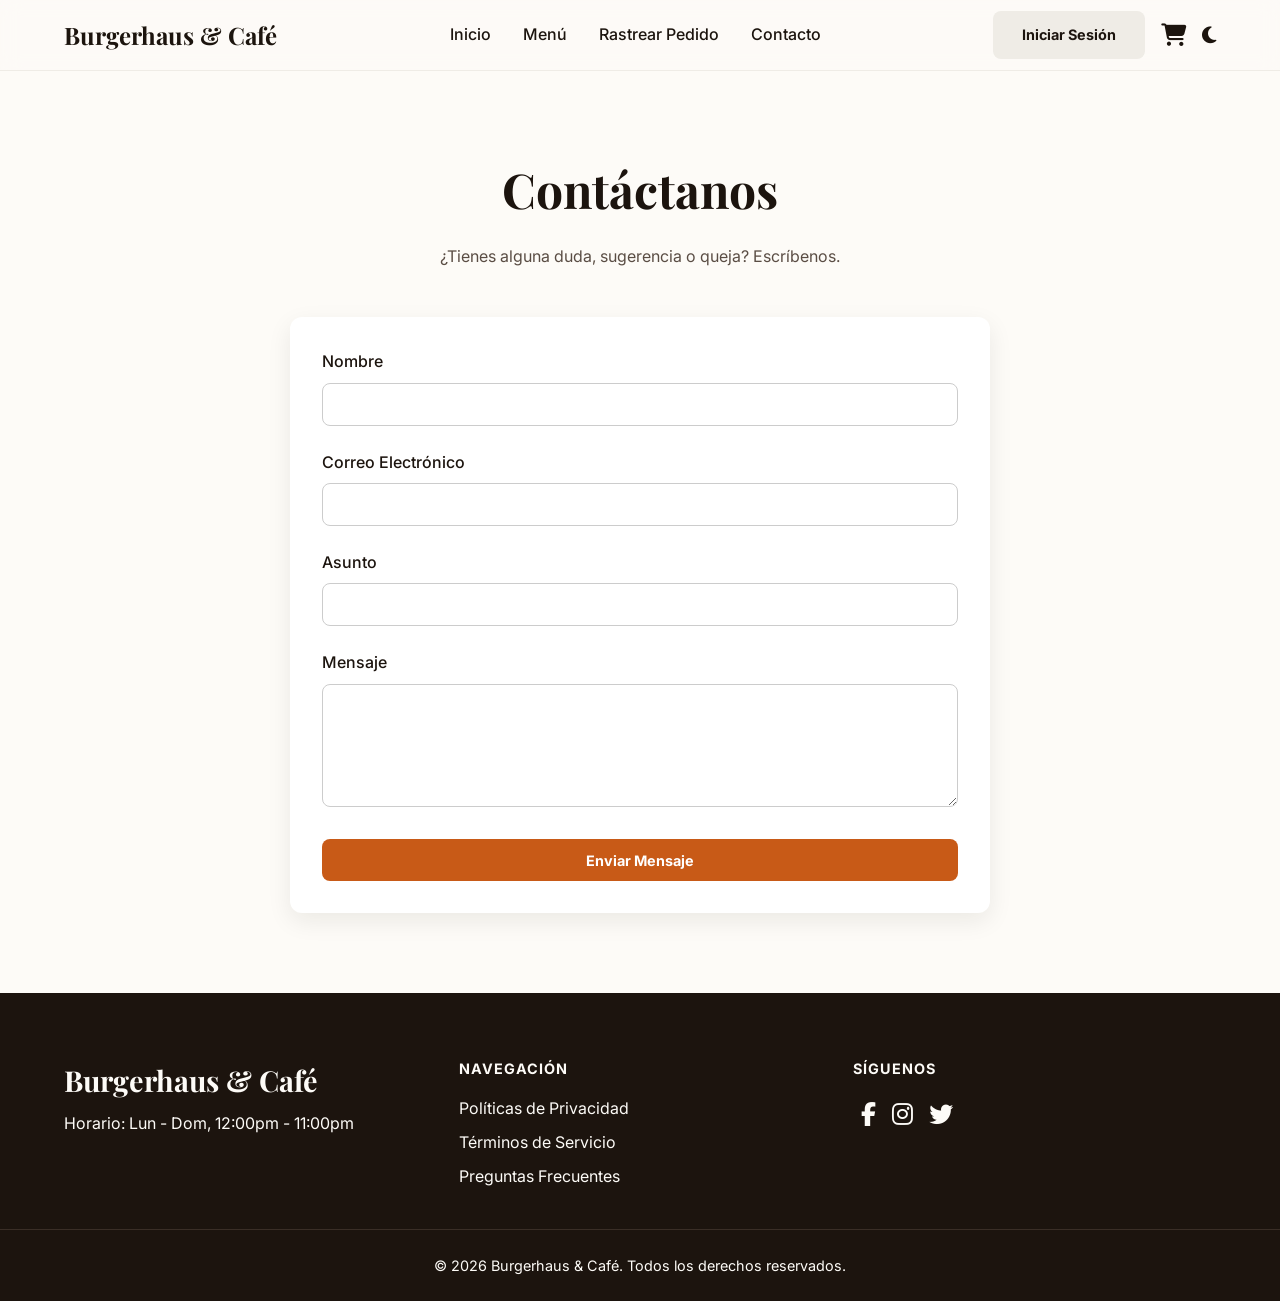
==== Contacto/contacto.html @ be92d029 "Add files via upload" ====
<!DOCTYPE html>
<html lang="es">
<head>
    <meta charset="UTF-8">
    <meta name="viewport" content="width=device-width, initial-scale=1.0">
    <title>Contacto - Burgerhaus & Café</title>

    <!-- Google Fonts & Font Awesome -->
    <link rel="preconnect" href="https://fonts.googleapis.com">
    <link rel="preconnect" href="https://fonts.gstatic.com" crossorigin>
    <link href="https://fonts.googleapis.com/css2?family=Inter:wght@400;500;700&family=Playfair+Display:wght@700&display=swap" rel="stylesheet">
    <link rel="stylesheet" href="https://cdnjs.cloudflare.com/ajax/libs/font-awesome/6.5.1/css/all.min.css" integrity="sha512-DTOQO9RWCH3ppGqcWaEA1BIZOC6xxalwEsw9c2QQeAIftl+Vegovlnee1c9QX4TctnWMn13TZye+giMm8e2LwA==" crossorigin="anonymous" referrerpolicy="no-referrer" />

    <!-- Custom CSS & JS (Paths adjusted) -->
    <link rel="stylesheet" href="../styles.css">
    <link rel="stylesheet" href="contacto.css">
    <script src="../app.js" defer></script>
    <script src="contacto.js" defer></script>
</head>
<body>

    <!-- ==================== HEADER ==================== -->
    <header class="header">
        <div class="container header__container">
            <a href="../index.html" class="header__logo">Burgerhaus & Café</a>
            <nav class="nav">
                <ul class="nav__list">
                    <li><a href="../index.html#home" class="nav__link">Inicio</a></li>
                    <li><a href="../index.html#menu" class="nav__link">Menú</a></li>
                    <li><a href="../Rastreo de pedido/rastreo.html" class="nav__link">Rastrear Pedido</a></li>
                    <li><a href="contacto.html" class="nav__link">Contacto</a></li>
                </ul>
            </nav>
            <div class="header__actions">
                <div class="header__user" id="user-area"><a href="../Usuario/login.html" class="btn btn--secondary">Iniciar Sesión</a></div>
                <div class="header__cart" id="cart-icon"><i class="fa-solid fa-cart-shopping"></i><span class="cart__badge" id="cart-badge">0</span></div>
                <button class="theme-toggle" id="theme-toggle-btn" aria-label="Cambiar tema"><i class="fa-solid fa-moon"></i></button>
                <button class="hamburger" id="hamburger-btn" aria-label="Abrir menú de navegación"><span></span><span></span><span></span></button> 
            </div>
        </div>
    </header>

    <main>
        <!-- ==================== CONTACT SECTION ==================== -->
        <section id="contact" class="contact-section">
            <div class="container">
                <h2 class="section__title">Contáctanos</h2>
                <p class="section__subtitle">¿Tienes alguna duda, sugerencia o queja? Escríbenos.</p>
                <div class="contact-form-container">
                    <form id="contact-form" class="contact-form">
                        <div class="form__group">
                            <label for="contact-name">Nombre</label>
                            <input type="text" id="contact-name" required>
                        </div>
                        <div class="form__group">
                            <label for="contact-email">Correo Electrónico</label>
                            <input type="email" id="contact-email" required>
                        </div>
                        <div class="form__group">
                            <label for="contact-subject">Asunto</label>
                            <input type="text" id="contact-subject" required>
                        </div>
                        <div class="form__group">
                            <label for="contact-message">Mensaje</label>
                            <textarea id="contact-message" rows="6" required></textarea>
                        </div>
                        <button type="submit" class="btn btn--primary btn--full">Enviar Mensaje</button>
                    </form>
                </div>
            </div>
        </section>
    </main>

    <!-- ==================== FOOTER ==================== -->
    <footer id="footer" class="footer">
        <div class="container footer__container">
            <div class="footer__brand"><h3 class="footer__logo">Burgerhaus & Café</h3><p>Horario: Lun - Dom, 12:00pm - 11:00pm</p></div>
            <div class="footer__links"><h4>Navegación</h4><ul><li><a href="#">Políticas de Privacidad</a></li><li><a href="#">Términos de Servicio</a></li><li><a href="#">Preguntas Frecuentes</a></li></ul></div>
            <div class="footer__social"><h4>Síguenos</h4><a href="#" aria-label="Facebook"><i class="fab fa-facebook-f"></i></a><a href="#" aria-label="Instagram"><i class="fab fa-instagram"></i></a><a href="#" aria-label="Twitter"><i class="fab fa-twitter"></i></a></div>
        </div>
        <div class="footer__bottom"><p>&copy; 2026 Burgerhaus & Café. Todos los derechos reservados.</p></div>
    </footer>

    <!-- Modals and Drawers (Auth modal removed) -->
    <aside class="cart-drawer" id="cart-drawer"><div class="cart-drawer__header"><h3>Tu Pedido</h3><button class="cart-drawer__close" aria-label="Cerrar carrito">&times;</button></div><div class="cart-drawer__body" id="cart-items-container"><p class="cart__empty-msg">Tu carrito está vacío.</p></div><div class="cart-drawer__footer"><div class="cart__summary"><div class="summary__row"><span>Subtotal</span><span id="cart-subtotal">Bs. 0.00</span></div><div class="summary__row"><span>Impuestos (10%)</span><span id="cart-tax">Bs. 0.00</span></div><div class="summary__row"><span>Envío</span><span id="cart-shipping">Bs. 15.00</span></div><div class="summary__row total"><span>Total</span><span id="cart-total">Bs. 15.00</span></div></div><button class="btn btn--primary btn--full" id="checkout-btn">Proceder al Pago</button></div></aside>
    <dialog class="modal" id="checkout-modal"><div class="modal__content"><button class="modal__close" aria-label="Cerrar modal">&times;</button><h3 class="modal__title">Finalizar Compra</h3><form id="checkout-form"><div class="form__group"><label for="address">Dirección de Entrega</label><input type="text" id="address" required></div><div class="form__group"><label>Método de Entrega</label><div class="radio-group"><label><input type="radio" name="deliveryMethod" value="delivery" checked> Delivery</label><label><input type="radio" name="deliveryMethod" value="pickup"> Retiro en local</label></div></div><div class="form__group"><label>Método de Pago</label><select id="payment-method"><option value="card">Tarjeta de Crédito/Débito</option><option value="cash">Efectivo</option></select></div><button type="submit" class="btn btn--primary btn--full">Confirmar Pedido</button></form></div></dialog>
    <div id="toast" class="toast"></div>

</body>
</html>
---- styles.css ----
/* ==================== VARIABLES & GLOBAL RESETS ==================== */
:root {
    /* Colors */
    --primary-color: #C85A17;
    --primary-hover: #D35400;
    --bg-color: #FDFBF7;
    --surface-color: #FFFFFF;
    --surface-alt-color: #EFECE6;
    --text-dark-color: #1C140E;
    --text-light-color: #5a4d44;

    /* Typography */
    --font-serif: 'Playfair Display', serif;
    --font-sans: 'Inter', sans-serif;

    /* UI Elements */
    --border-radius: 12px;
    --shadow-soft: 0 8px 24px rgba(28, 20, 14, 0.08);
    --transition-smooth: 0.3s cubic-bezier(0.25, 0.8, 0.25, 1);
    --header-height: 70px;
}

body.dark-mode {
    --bg-color: #1C140E;
    --surface-color: #2B1E16;
    --surface-alt-color: #3a2e26;
    --text-dark-color: #FDFBF7;
    --text-light-color: #a39b93;
    --shadow-soft: 0 8px 24px rgba(0, 0, 0, 0.3);
}

*, *::before, *::after {
    margin: 0;
    padding: 0;
    box-sizing: border-box;
}

html {
    scroll-behavior: smooth;
}

body {
    background-color: var(--bg-color);
    color: var(--text-dark-color);
    font-family: var(--font-sans);
    line-height: 1.6;
}

.container {
    max-width: 1200px;
    margin: 0 auto;
    padding: 0 1.5rem;
}

h1, h2, h3, h4 {
    font-family: var(--font-serif);
    font-weight: 700;
}

a { text-decoration: none; color: inherit; }
ul { list-style: none; }
button { font-family: inherit; cursor: pointer; border: none; background: none; }
img { max-width: 100%; display: block; }

.section__title {
    font-size: 2.5rem;
    text-align: center;
    margin-bottom: 3rem;
    color: var(--text-dark-color);
}

/* ==================== BUTTONS ==================== */
.btn {
    display: inline-block;
    padding: 0.8rem 1.8rem;
    border-radius: 8px;
    font-weight: 700;
    font-size: 0.9rem;
    text-align: center;
    transition: var(--transition-smooth);
}
.btn--primary {
    background-color: var(--primary-color);
    color: var(--surface-color);
}
.btn--primary:hover {
    background-color: var(--primary-hover);
    transform: translateY(-3px);
    box-shadow: 0 4px 12px rgba(200, 90, 23, 0.3);
}
.btn--secondary {
    background-color: var(--surface-alt-color);
    color: var(--text-dark-color);
}
.btn--secondary:hover {
    background-color: #e0dcd3;
}
.btn--outline {
    background-color: transparent;
    color: var(--surface-color);
    border: 2px solid var(--surface-color);
}
.btn--outline:hover {
    background-color: var(--surface-color);
    color: var(--text-dark-color);
}
.btn--full {
    width: 100%;
}

/* ==================== HEADER ==================== */
.header {
    position: sticky;
    top: 0;
    width: 100%;
    background-color: rgba(253, 251, 247, 0.8);
    backdrop-filter: blur(10px);
    -webkit-backdrop-filter: blur(10px);
    z-index: 1000;
    border-bottom: 1px solid var(--surface-alt-color);
}
.header__container {
    display: flex;
    justify-content: space-between;
    align-items: center;
    height: var(--header-height);
}
.header__logo {
    font-family: var(--font-serif);
    font-size: 1.5rem;
    font-weight: 700;
}
.header__actions {
    display: flex;
    align-items: center;
    gap: 1rem;
}
.theme-toggle {
    font-size: 1.2rem;
    color: var(--text-dark-color);
    background: none;
}
.header__user { font-size: 0.9rem; }
.header__cart {
    position: relative;
    font-size: 1.4rem;
    cursor: pointer;
}
.cart__badge {
    position: absolute;
    top: -5px;
    right: -8px;
    background-color: var(--primary-color);
    color: white;
    width: 20px;
    height: 20px;
    border-radius: 50%;
    font-size: 0.7rem;
    font-weight: 700;
    display: flex;
    justify-content: center;
    align-items: center;
}

/* Hamburger Menu */
.hamburger {
    display: flex;
    flex-direction: column;
    justify-content: space-around;
    width: 24px;
    height: 24px;
    z-index: 1001;
}
.hamburger span {
    width: 24px;
    height: 2px;
    background-color: var(--text-dark-color);
    border-radius: 2px;
    transition: all 0.3s ease-in-out;
}
.hamburger.active span:nth-child(1) {
    transform: translateY(8px) rotate(45deg);
}
.hamburger.active span:nth-child(2) {
    opacity: 0;
}
.hamburger.active span:nth-child(3) {
    transform: translateY(-8px) rotate(-45deg);
}

/* Mobile Navigation */
.nav {
    position: fixed;
    top: var(--header-height);
    left: -100%;
    width: 80%;
    max-width: 300px;
    height: calc(100vh - var(--header-height));
    background-color: var(--bg-color);
    box-shadow: var(--shadow-soft);
    transition: var(--transition-smooth);
    padding-top: 2rem;
}
body.dark-mode .header {
    background-color: rgba(28, 20, 14, 0.8);
    border-bottom-color: var(--surface-alt-color);
}
.nav.active {
    left: 0;
}
.nav__list {
    display: flex;
    flex-direction: column;
    gap: 1rem;
    padding: 0 2rem;
}
.nav__link {
    font-size: 1.2rem;
    font-weight: 500;
    padding: 0.5rem 0;
    display: block;
}

body.dark-mode .nav__link {
    display: block;
}

/* ==================== HERO SECTION ==================== */
.hero {
    position: relative;
    height: 80vh;
    display: flex;
    align-items: center;
    text-align: center;
    color: white;
    background: url('https://images.unsplash.com/photo-1568901346375-23c9450c58cd?q=80&w=1200') no-repeat center center/cover;
}
.hero__overlay {
    position: absolute;
    top: 0; left: 0; width: 100%; height: 100%;
    background-color: rgba(28, 20, 14, 0.6);
}
.hero__container {
    position: relative;
    z-index: 2;
}
.hero__title {
    font-size: 3rem;
    margin-bottom: 1rem;
}

.hero__subtitle {
    font-size: 1.2rem;
    margin-bottom: 2rem;
    max-width: 600px;
    margin-left: auto;
    margin-right: auto;
}
.hero__cta {
    display: flex;
    justify-content: center;
    gap: 1rem;
}

/* ==================== MENU SECTION ==================== */
.menu-section { padding: 5rem 0; }
.menu__filters {
    display: flex;
    flex-wrap: wrap;
    justify-content: center;
    gap: 0.5rem;
    margin-bottom: 3rem;
}
.filter__btn {
    padding: 0.6rem 1.2rem;
    border-radius: 20px;
    font-weight: 500;
    background-color: var(--surface-alt-color);
    transition: var(--transition-smooth);
}
.filter__btn.active, .filter__btn:hover {
    background-color: var(--primary-color);
    color: white;
}
.menu__grid {
    display: grid;
    grid-template-columns: repeat(auto-fit, minmax(280px, 1fr));
    gap: 2rem;
}
.product__card {
    background-color: var(--surface-color);
    border-radius: var(--border-radius);
    box-shadow: var(--shadow-soft);
    overflow: hidden;
    display: flex;
    flex-direction: column;
    transition: var(--transition-smooth);
}
.product__card:hover {
    transform: translateY(-5px);
}
/* Animation for product cards */
.product__card.is-visible {
    opacity: 1;
    transform: translateY(0);
}
.product__image {
    height: 220px;
    width: 100%;
    object-fit: cover;
}
.product__info {
    padding: 1.2rem 1.5rem;
    flex-grow: 1;
    display: flex;
    flex-direction: column;
}
.product__name {
    font-size: 1.4rem;
    margin-bottom: 0.25rem;
}
.product__desc {
    font-size: 0.9rem;
    color: var(--text-light-color);
    margin-bottom: 1.2rem;
    flex-grow: 1;
}
.product__footer {
    display: flex;
    justify-content: center;
    align-items: center;
    gap: 0.75rem;
    padding: 0 1.5rem 1.5rem;
}
.product__price {
    font-size: 1.3rem;
    font-weight: 700;
    color: var(--primary-color);
    margin-bottom: 0.75rem;
}

/* General animation for sections */
section.animate-on-scroll {
    opacity: 0;
    transform: translateY(20px);
    transition: opacity 0.6s ease-out, transform 0.6s ease-out;
}

section.animate-on-scroll.is-visible {
    opacity: 1;
    transform: translateY(0);
}

/* ==================== TRACK ORDER SECTION ==================== */
.track-section {
    padding: 5rem 0;
    background-color: var(--surface-alt-color);
}
.track__container {
    max-width: 800px;
    margin: 0 auto;
    background: var(--surface-color);
    padding: 2rem;
    border-radius: var(--border-radius);
    box-shadow: var(--shadow-soft);
}
.track__input {
    display: flex;
    gap: 1rem;
    margin-bottom: 2rem;
}
.track__input input {
    flex-grow: 1;
    padding: 0.8rem;
    border: 1px solid #ccc;
    border-radius: 8px;
}
.track__status p {
    text-align: center;
    margin-bottom: 2rem;
    font-size: 1.1rem;
}
.stepper {
    display: flex;
    justify-content: space-between;
    position: relative;
}
.stepper::before {
    content: '';
    position: absolute;
    top: 15px;
    left: 0;
    right: 0;
    height: 2px;
    background-color: #ddd;
    z-index: 0;
}
.stepper__progress {
    position: absolute;
    top: 15px;
    left: 0;
    height: 2px;
    background-color: var(--primary-color);
    width: 0;
    transition: width 0.5s ease-in-out;
    z-index: 1;
}
.step {
    display: flex;
    flex-direction: column;
    align-items: center;
    text-align: center;
    position: relative;
    z-index: 2;
    width: 80px;
}
.step__circle {
    width: 30px;
    height: 30px;
    border-radius: 50%;
    background-color: #ddd;
    color: white;
    display: flex;
    justify-content: center;
    align-items: center;
    font-weight: 700;
    margin-bottom: 0.5rem;
    transition: background-color 0.3s;
}
.step span {
    font-size: 0.8rem;
    color: var(--text-light-color);
}
.step.completed .step__circle {
    background-color: var(--primary-color);
}
.step.completed span {
    color: var(--text-dark-color);
    font-weight: 500;
}

/* ==================== FOOTER ==================== */
.footer {
    background-color: #1C140E;
    color: var(--bg-color);
    padding-top: 4rem;
}
.footer__container {
    display: grid;
    gap: 2rem;
    grid-template-columns: 1fr;
    text-align: center;
}
.footer__logo {
    font-family: var(--font-serif);
    font-size: 1.8rem;
    margin-bottom: 0.5rem;
}
.footer__links h4, .footer__social h4 {
    margin-bottom: 1rem;
    font-family: var(--font-sans);
    font-weight: 700;
    text-transform: uppercase;
    letter-spacing: 1px;
    font-size: 0.9rem;
}
.footer__links ul li {
    margin-bottom: 0.5rem;
}
.footer__links a:hover {
    color: var(--primary-color);
}
.footer__social a {
    font-size: 1.5rem;
    margin: 0 0.5rem;
}
.footer__social a:hover {
    color: var(--primary-color);
}
.footer__bottom {
    text-align: center;
    padding: 1.5rem 0;
    margin-top: 2rem;
    border-top: 1px solid #3a2e26;
    font-size: 0.9rem;
}
body.dark-mode .footer {
    color: var(--text-dark-color);
}

/* ==================== MODALS & DRAWERS ==================== */
.modal, .cart-drawer {
    visibility: hidden;
    opacity: 0;
    transition: visibility 0s 0.3s, opacity 0.3s;
}
.modal::backdrop {
    background-color: rgba(0, 0, 0, 0.5);
    opacity: 0;
    transition: opacity 0.3s;
}
.modal[open] {
    visibility: visible;
    opacity: 1;
    transition-delay: 0s;
}
.modal[open]::backdrop {
    opacity: 1;
}
.modal {
    border: none;
    border-radius: var(--border-radius);
    box-shadow: var(--shadow-soft);
    padding: 0;
    max-width: 500px;
    width: 90%;
}
.modal__content {
    padding: 2rem;
    position: relative;
}
.modal__close {
    position: absolute;
    top: 1rem;
    right: 1rem;
    font-size: 1.8rem;
    color: var(--text-light-color);
}
.modal__title {
    text-align: center;
    margin-bottom: 2rem;
}

/* Auth Modal */
.auth__tabs {
    display: flex;
    margin-bottom: 2rem;
    border-bottom: 1px solid var(--surface-alt-color);
}
.auth__tab-btn {
    flex: 1;
    padding: 1rem;
    font-size: 1.1rem;
    font-weight: 500;
    border-bottom: 3px solid transparent;
}
.auth__tab-btn.active {
    border-color: var(--primary-color);
    color: var(--primary-color);
}
.auth__form { display: none; }
.auth__form.active { display: block; }
.form__group { margin-bottom: 1.5rem; }
.form__group label {
    display: block;
    margin-bottom: 0.5rem;
    font-weight: 500;
}
.form__group input, .form__group select {
    width: 100%;
    padding: 0.8rem;
    border: 1px solid #ccc;
    border-radius: 8px;
}
.form__feedback {
    text-align: center;
    margin-top: 1rem;
    font-weight: 500;
}
.form__feedback.success { color: #28a745; }
.form__feedback.error { color: #dc3545; }

/* Cart Drawer */
.cart-drawer {
    position: fixed;
    top: 0;
    right: -100%;
    width: 100%;
    max-width: 400px;
    height: 100vh;
    background-color: var(--surface-color);
    box-shadow: var(--shadow-soft);
    z-index: 1010;
    display: flex;
    flex-direction: column;
    transition: right 0.4s cubic-bezier(0.25, 0.8, 0.25, 1), visibility 0s 0.4s, opacity 0.4s;
}
.cart-drawer.active {
    right: 0;
    visibility: visible;
    opacity: 1;
    transition-delay: 0s;
}
.cart-drawer__header {
    display: flex;
    justify-content: space-between;
    align-items: center;
    padding: 1rem 1.5rem;
    border-bottom: 1px solid var(--surface-alt-color);
}
.cart-drawer__header h3 { font-size: 1.5rem; }
body.dark-mode .radio-group label {
    color: var(--text-dark-color);
}
.cart-drawer__close { font-size: 2rem; }
.cart-drawer__body {
    flex-grow: 1;
    overflow-y: auto;
    padding: 1.5rem;
}
.cart__item {
    display: flex;
    gap: 1rem;
    margin-bottom: 1.5rem;
}
.cart__item-img {
    width: 80px;
    height: 80px;
    object-fit: cover;
    border-radius: 8px;
}
.cart__item-info {
    flex-grow: 1;
}
.cart__item-name {
    font-family: var(--font-serif);
    font-size: 1.1rem;
}
.cart__item-price {
    color: var(--primary-color);
    font-weight: 700;
}
.cart__item-actions {
    display: flex;
    align-items: center;
    gap: 0.5rem;
    margin-top: 0.5rem;
}
.quantity-btn {
    width: 25px;
    height: 25px;
    border: 1px solid #ccc;
    border-radius: 50%;
}
.remove-item-btn {
    margin-left: auto;
    color: var(--text-light-color);
    font-size: 1.2rem;
}
.cart__empty-msg {
    text-align: center;
    color: var(--text-light-color);
    padding-top: 4rem;
}
.cart-drawer__footer {
    padding: 1.5rem;
    border-top: 1px solid var(--surface-alt-color);
}
.cart__summary .summary__row {
    display: flex;
    justify-content: space-between;
    margin-bottom: 0.5rem;
}
.cart__summary .summary__row.total {
    font-weight: 700;
    font-size: 1.2rem;
    margin-top: 1rem;
}
#checkout-btn { margin-top: 1.5rem; }

/* Toast Notification */
.toast {
    position: fixed;
    bottom: 20px;
    left: 50%;
    transform: translateX(-50%);
    background-color: var(--text-dark-color);
    color: white;
    padding: 1rem 2rem;
    border-radius: 8px;
    z-index: 2000;
    opacity: 0;
    visibility: hidden;
    transition: opacity 0.3s, visibility 0.3s, bottom 0.3s;
}
.toast.show {
    bottom: 30px;
    opacity: 1;
    visibility: visible;
}
body.dark-mode .toast {
    background-color: var(--surface-color);
    color: var(--text-dark-color);
}

/* ==================== MEDIA QUERIES ==================== */
@media (min-width: 769px) {
    .hamburger { display: none; }
    .nav {
        position: static;
        width: auto;
        height: auto;
        max-width: none;
        background: none;
        box-shadow: none;
        left: 0;
        padding: 0;
    }
    .nav.active { left: 0; }
    .nav__list {
        flex-direction: row;
        gap: 2rem;
        padding: 0;
    }
    .nav__link { font-size: 1rem; padding: 0; }
    .hero__title { font-size: 4rem; }
    .footer__container {
        grid-template-columns: repeat(3, 1fr);
        text-align: left;
    }
}

@media (min-width: 1024px) {
    .section__title { font-size: 3rem; }
    .hero__title { font-size: 5rem; }
}
---- Contacto/contacto.css ----
/* Estilos para la página de contacto */
.contact-section {
    padding: 5rem 0;
    min-height: calc(100vh - var(--header-height) - 250px);
}

.section__subtitle {
    text-align: center;
    max-width: 600px;
    margin: -2rem auto 3rem auto;
    color: var(--text-light-color);
}

.contact-form-container {
    max-width: 700px;
    margin: 0 auto;
    padding: 2rem;
    background-color: var(--surface-color);
    border-radius: var(--border-radius);
    box-shadow: var(--shadow-soft);
}

textarea {
    width: 100%;
    padding: 0.8rem;
    border: 1px solid #ccc;
    border-radius: 8px;
    font-family: var(--font-sans);
    resize: vertical;
}

body.dark-mode textarea {
    background-color: var(--surface-alt-color);
    border-color: #444;
    color: var(--text-dark-color);
}
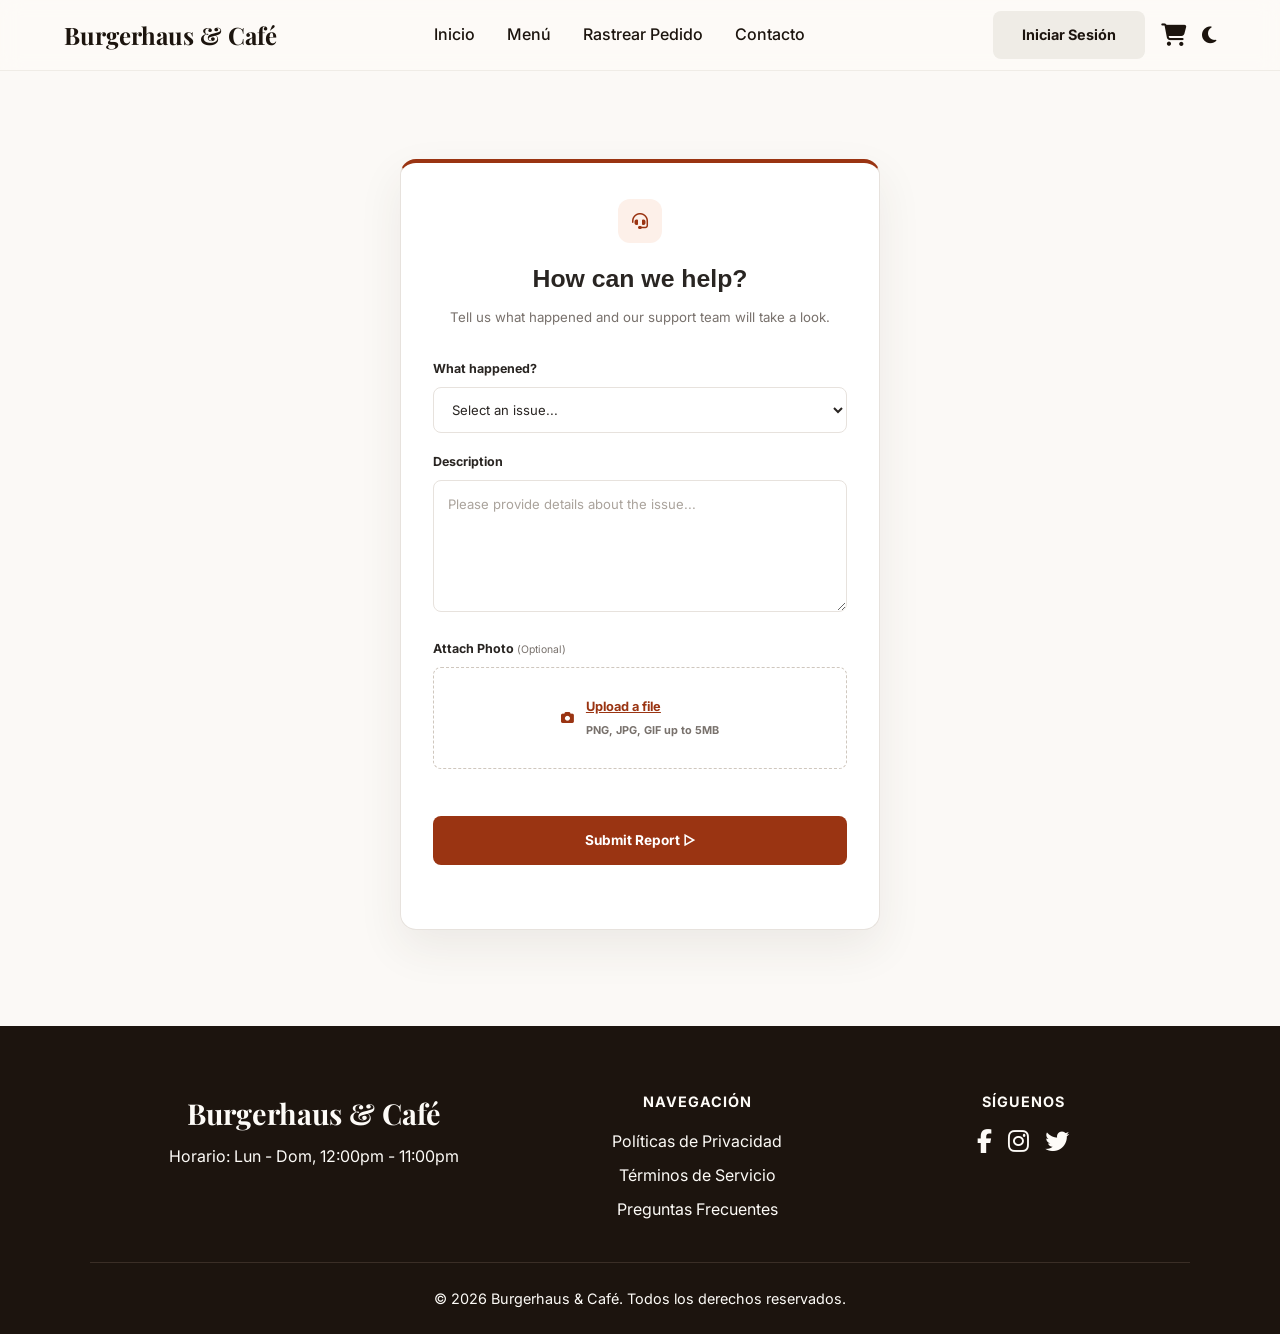
==== commit 05d1d371: "feat: correcciones de diseño móvil, navbar, footer, rastreo y detalle de producto" ====
--- a/Contacto/contacto.html
+++ b/Contacto/contacto.html
@@ -3,7 +3,7 @@
 <head>
     <meta charset="UTF-8">
     <meta name="viewport" content="width=device-width, initial-scale=1.0">
-    <title>Contacto - Burgerhaus & Café</title>
+    <title>Soporte - Burgerhaus & Café</title>
 
     <!-- Google Fonts & Font Awesome -->
     <link rel="preconnect" href="https://fonts.googleapis.com">
@@ -29,6 +29,7 @@
                     <li><a href="../index.html#menu" class="nav__link">Menú</a></li>
                     <li><a href="../Rastreo de pedido/rastreo.html" class="nav__link">Rastrear Pedido</a></li>
                     <li><a href="contacto.html" class="nav__link">Contacto</a></li>
+                    <li><a href="../Usuario/login.html" class="nav__link nav__login">Iniciar Sesión</a></li>
                 </ul>
             </nav>
             <div class="header__actions">
@@ -41,32 +42,40 @@
     </header>
 
     <main>
-        <!-- ==================== CONTACT SECTION ==================== -->
         <section id="contact" class="contact-section">
-            <div class="container">
-                <h2 class="section__title">Contáctanos</h2>
-                <p class="section__subtitle">¿Tienes alguna duda, sugerencia o queja? Escríbenos.</p>
-                <div class="contact-form-container">
-                    <form id="contact-form" class="contact-form">
-                        <div class="form__group">
-                            <label for="contact-name">Nombre</label>
-                            <input type="text" id="contact-name" required>
-                        </div>
-                        <div class="form__group">
-                            <label for="contact-email">Correo Electrónico</label>
-                            <input type="email" id="contact-email" required>
-                        </div>
-                        <div class="form__group">
-                            <label for="contact-subject">Asunto</label>
-                            <input type="text" id="contact-subject" required>
-                        </div>
-                        <div class="form__group">
-                            <label for="contact-message">Mensaje</label>
-                            <textarea id="contact-message" rows="6" required></textarea>
-                        </div>
-                        <button type="submit" class="btn btn--primary btn--full">Enviar Mensaje</button>
-                    </form>
+            <div class="support-card">
+                <div class="support-card__header">
+                    <div class="support-icon" aria-hidden="true"><i class="fa-solid fa-headset"></i></div>
+                    <h1>How can we help?</h1>
+                    <p>Tell us what happened and our support team will take a look.</p>
                 </div>
+                <form id="contact-form" class="support-form">
+                    <div class="support-field">
+                        <label for="contact-issue">What happened?</label>
+                        <select id="contact-issue" name="issue" required>
+                            <option value="" selected disabled>Select an issue...</option>
+                            <option value="order">Something went wrong with my order</option>
+                            <option value="delivery">My delivery is late</option>
+                            <option value="payment">I have a payment question</option>
+                            <option value="other">Something else</option>
+                        </select>
+                    </div>
+                    <div class="support-field">
+                        <label for="contact-message">Description</label>
+                        <textarea id="contact-message" name="description" rows="5" placeholder="Please provide details about the issue..." required></textarea>
+                    </div>
+                    <div class="support-field">
+                        <span class="support-label">Attach Photo <small>(Optional)</small></span>
+                        <label class="upload-box" for="contact-photo">
+                            <i class="fa-solid fa-camera" aria-hidden="true"></i>
+                            <span><strong>Upload a file</strong><small>PNG, JPG, GIF up to 5MB</small></span>
+                            <input type="file" id="contact-photo" name="photo" accept="image/png,image/jpeg,image/gif">
+                        </label>
+                        <span class="file-name" id="file-name" aria-live="polite"></span>
+                    </div>
+                    <button type="submit" class="support-submit">Submit Report <span aria-hidden="true">▷</span></button>
+                    <p class="report-feedback" id="report-feedback" role="status" aria-live="polite"></p>
+                </form>
             </div>
         </section>
     </main>
@@ -75,8 +84,8 @@
     <footer id="footer" class="footer">
         <div class="container footer__container">
             <div class="footer__brand"><h3 class="footer__logo">Burgerhaus & Café</h3><p>Horario: Lun - Dom, 12:00pm - 11:00pm</p></div>
-            <div class="footer__links"><h4>Navegación</h4><ul><li><a href="#">Políticas de Privacidad</a></li><li><a href="#">Términos de Servicio</a></li><li><a href="#">Preguntas Frecuentes</a></li></ul></div>
-            <div class="footer__social"><h4>Síguenos</h4><a href="#" aria-label="Facebook"><i class="fab fa-facebook-f"></i></a><a href="#" aria-label="Instagram"><i class="fab fa-instagram"></i></a><a href="#" aria-label="Twitter"><i class="fab fa-twitter"></i></a></div>
+            <div class="footer__links"><h4>NAVEGACIÓN</h4><ul><li><a href="#">Políticas de Privacidad</a></li><li><a href="#">Términos de Servicio</a></li><li><a href="#">Preguntas Frecuentes</a></li></ul></div>
+            <div class="footer__social"><h4>SÍGUENOS</h4><a href="#" aria-label="Facebook"><i class="fab fa-facebook-f"></i></a><a href="#" aria-label="Instagram"><i class="fab fa-instagram"></i></a><a href="#" aria-label="Twitter"><i class="fab fa-twitter"></i></a></div>
         </div>
         <div class="footer__bottom"><p>&copy; 2026 Burgerhaus & Café. Todos los derechos reservados.</p></div>
     </footer>
--- a/styles.css
+++ b/styles.css
@@ -36,10 +36,18 @@
 }
 
 html {
+    width: 100%;
+    max-width: 100vw;
+    overflow-x: hidden;
+    position: relative;
     scroll-behavior: smooth;
 }
 
 body {
+    width: 100%;
+    max-width: 100vw;
+    overflow-x: hidden;
+    position: relative;
     background-color: var(--bg-color);
     color: var(--text-dark-color);
     font-family: var(--font-sans);
@@ -60,7 +68,11 @@
 a { text-decoration: none; color: inherit; }
 ul { list-style: none; }
 button { font-family: inherit; cursor: pointer; border: none; background: none; }
-img { max-width: 100%; display: block; }
+img, iframe, video {
+    max-width: 100%;
+    height: auto;
+    display: block;
+}
 
 .section__title {
     font-size: 2.5rem;
@@ -124,16 +136,20 @@
     justify-content: space-between;
     align-items: center;
     height: var(--header-height);
+    gap: 1rem;
 }
 .header__logo {
     font-family: var(--font-serif);
     font-size: 1.5rem;
     font-weight: 700;
+    white-space: nowrap;
+    min-width: 0;
 }
 .header__actions {
     display: flex;
     align-items: center;
     gap: 1rem;
+    flex-shrink: 0;
 }
 .theme-toggle {
     font-size: 1.2rem;
@@ -192,13 +208,18 @@
 .nav {
     position: fixed;
     top: var(--header-height);
-    left: -100%;
+    left: 0;
     width: 80%;
     max-width: 300px;
     height: calc(100vh - var(--header-height));
     background-color: var(--bg-color);
     box-shadow: var(--shadow-soft);
-    transition: var(--transition-smooth);
+    transform: translateY(-8px);
+    opacity: 0;
+    visibility: hidden;
+    pointer-events: none;
+    transition: transform 0.2s ease, opacity 0.2s ease, visibility 0.2s ease;
+    will-change: transform, opacity;
     padding-top: 2rem;
 }
 body.dark-mode .header {
@@ -206,7 +227,10 @@
     border-bottom-color: var(--surface-alt-color);
 }
 .nav.active {
-    left: 0;
+    transform: translateY(0);
+    opacity: 1;
+    visibility: visible;
+    pointer-events: auto;
 }
 .nav__list {
     display: flex;
@@ -219,6 +243,10 @@
     font-weight: 500;
     padding: 0.5rem 0;
     display: block;
+}
+
+.nav__login {
+    display: none;
 }
 
 body.dark-mode .nav__link {
@@ -260,6 +288,17 @@
     display: flex;
     justify-content: center;
     gap: 1rem;
+    margin-top: 1.25rem;
+    flex-wrap: wrap;
+}
+.btn--primary { color: #ffffff !important; }
+.btn--outline {
+    color: #ffffff !important;
+    border-color: #ffffff !important;
+}
+.btn--outline:hover {
+    background-color: rgba(255, 255, 255, 0.2);
+    color: #ffffff !important;
 }
 
 /* ==================== MENU SECTION ==================== */
@@ -370,6 +409,7 @@
     margin-bottom: 2rem;
 }
 .track__input input {
+    min-width: 0;
     flex-grow: 1;
     padding: 0.8rem;
     border: 1px solid #ccc;
@@ -447,9 +487,18 @@
 }
 .footer__container {
     display: grid;
-    gap: 2rem;
-    grid-template-columns: 1fr;
-    text-align: center;
+    max-width: 1100px;
+    margin: 0 auto;
+    gap: 40px;
+    grid-template-columns: 1.4fr 1fr 1fr;
+    align-items: start;
+    justify-items: center;
+    text-align: center;
+}
+.footer__brand,
+.footer__links,
+.footer__social {
+    width: 100%;
 }
 .footer__logo {
     font-family: var(--font-serif);
@@ -467,20 +516,42 @@
 .footer__links ul li {
     margin-bottom: 0.5rem;
 }
+.footer__links ul {
+    display: flex;
+    flex-direction: column;
+    align-items: center;
+}
 .footer__links a:hover {
     color: var(--primary-color);
 }
-.footer__social a {
+.footer__social-icons {
+    display: flex;
+    justify-content: center;
+    align-items: center;
+    gap: 1rem;
+}
+.footer__social a,
+.footer__social-icons a {
     font-size: 1.5rem;
-    margin: 0 0.5rem;
-}
-.footer__social a:hover {
+    display: inline-flex;
+    align-items: center;
+    justify-content: center;
+}
+.footer__social a:not(:last-child) {
+    margin-right: 1rem;
+}
+.footer__social-icons a:not(:last-child) {
+    margin-right: 0;
+}
+.footer__social a:hover,
+.footer__social-icons a:hover {
     color: var(--primary-color);
 }
 .footer__bottom {
     text-align: center;
-    padding: 1.5rem 0;
-    margin-top: 2rem;
+    max-width: 1100px;
+    margin: 2rem auto 0;
+    padding: 1.5rem 1.5rem;
     border-top: 1px solid #3a2e26;
     font-size: 0.9rem;
 }
@@ -630,6 +701,10 @@
     color: var(--primary-color);
     font-weight: 700;
 }
+.cart__item-extras {
+    color: var(--text-light-color);
+    font-size: 0.8rem;
+}
 .cart__item-actions {
     display: flex;
     align-items: center;
@@ -641,6 +716,10 @@
     height: 25px;
     border: 1px solid #ccc;
     border-radius: 50%;
+}
+body.dark-mode .quantity-btn {
+    color: #ffffff !important;
+    border: 1.5px solid rgba(255, 255, 255, 0.3);
 }
 .remove-item-btn {
     margin-left: auto;
@@ -704,6 +783,12 @@
         background: none;
         box-shadow: none;
         left: 0;
+        transform: none;
+        opacity: 1;
+        visibility: visible;
+        pointer-events: auto;
+        transition: none;
+        will-change: auto;
         padding: 0;
     }
     .nav.active { left: 0; }
@@ -713,10 +798,58 @@
         padding: 0;
     }
     .nav__link { font-size: 1rem; padding: 0; }
+    .header__user { display: block; }
+    .nav__login { display: none; }
     .hero__title { font-size: 4rem; }
     .footer__container {
-        grid-template-columns: repeat(3, 1fr);
-        text-align: left;
+        grid-template-columns: 1.4fr 1fr 1fr;
+        text-align: center;
+    }
+}
+
+@media (max-width: 768px) {
+    .footer__container {
+        grid-template-columns: 1fr;
+        text-align: center;
+    }
+    .header__user { display: none; }
+    .header__logo { font-size: clamp(1.05rem, 5vw, 1.3rem); }
+    .header__actions { gap: 0.75rem; }
+    .hero__cta {
+        flex-direction: column;
+        width: 100%;
+    }
+    .hero__cta .btn {
+        width: 100%;
+    }
+    .nav__login {
+        display: block;
+        margin-top: 0.5rem;
+        color: var(--primary-color);
+        font-weight: 700;
+    }
+}
+
+@media (max-width: 640px) {
+    .track__input {
+        flex-direction: column;
+    }
+    .track__input input,
+    .track__input button {
+        width: 100%;
+    }
+    .track__container {
+        padding: 1.25rem 1rem;
+    }
+    .stepper {
+        gap: 0.25rem;
+    }
+    .step {
+        width: 25%;
+    }
+    .step span {
+        font-size: 0.7rem;
+        overflow-wrap: anywhere;
     }
 }
 
--- a/Contacto/contacto.css
+++ b/Contacto/contacto.css
@@ -1,36 +1,7 @@
-/* Estilos para la página de contacto */
-.contact-section {
-    padding: 5rem 0;
-    min-height: calc(100vh - var(--header-height) - 250px);
-}
-
-.section__subtitle {
-    text-align: center;
-    max-width: 600px;
-    margin: -2rem auto 3rem auto;
-    color: var(--text-light-color);
-}
-
-.contact-form-container {
-    max-width: 700px;
-    margin: 0 auto;
-    padding: 2rem;
-    background-color: var(--surface-color);
-    border-radius: var(--border-radius);
-    box-shadow: var(--shadow-soft);
-}
-
-textarea {
-    width: 100%;
-    padding: 0.8rem;
-    border: 1px solid #ccc;
-    border-radius: 8px;
-    font-family: var(--font-sans);
-    resize: vertical;
-}
-
-body.dark-mode textarea {
-    background-color: var(--surface-alt-color);
-    border-color: #444;
-    color: var(--text-dark-color);
-}+:root { --support-rust: #9a3412; --support-ink: #292522; --support-muted: #78716c; --support-border: #e7e2dd; }
+.contact-section { min-height: calc(100vh - var(--header-height)); padding: 5.5rem 1rem 6rem; display: grid; place-items: center; background: #fbf9f6; }
+.support-card { width: min(100%, 480px); padding: 2.25rem 2rem 2rem; background: #fff; border: 1px solid var(--support-border); border-top: 4px solid var(--support-rust); border-radius: 16px; box-shadow: 0 18px 45px rgba(61, 45, 32, .08); color: var(--support-ink); }
+.support-card__header { text-align: center; }.support-icon { width: 44px; height: 44px; margin: 0 auto 1rem; display: grid; place-items: center; color: var(--support-rust); background: #fdf0e9; border-radius: 12px; }.support-card h1 { margin-bottom: .5rem; font-family: 'Space Grotesk', sans-serif; font-size: 1.55rem; font-weight: 700; }.support-card__header p { color: var(--support-muted); font-size: .83rem; line-height: 1.55; }
+.support-form { margin-top: 2rem; }.support-field { margin-top: 1.2rem; }.support-field:first-child { margin-top: 0; }.support-field label, .support-label { display: block; margin-bottom: .5rem; font-size: .78rem; font-weight: 700; }.support-label small { color: var(--support-muted); font-weight: 400; }.support-field select, .support-field textarea { width: 100%; border: 1px solid var(--support-border); border-radius: 8px; padding: .8rem .85rem; color: var(--support-ink); background: #fff; font: inherit; font-size: .82rem; outline: none; transition: border-color .2s, box-shadow .2s; }.support-field select:focus, .support-field textarea:focus { border-color: var(--support-rust); box-shadow: 0 0 0 3px #fdf0e9; }.support-field select { appearance: auto; }.support-field textarea { min-height: 120px; resize: vertical; }.support-field textarea::placeholder { color: #aaa39c; }
+.upload-box { min-height: 102px; display: flex !important; align-items: center; justify-content: center; gap: .8rem; padding: 1rem; border: 1.5px dashed #cfc7be; border-radius: 8px; color: var(--support-rust); cursor: pointer; }.upload-box:hover { border-color: var(--support-rust); background: #fffaf7; }.upload-box > span { display: flex; flex-direction: column; gap: .25rem; }.upload-box strong { font-size: .8rem; text-decoration: underline; }.upload-box small { color: var(--support-muted); font-size: .68rem; }.upload-box input { position: absolute; width: 1px; height: 1px; overflow: hidden; clip: rect(0 0 0 0); }.file-name { display: block; min-height: 1.1rem; margin-top: .45rem; color: var(--support-muted); font-size: .72rem; }.support-submit { width: 100%; margin-top: 1.35rem; padding: .85rem 1rem; border-radius: 8px; background: var(--support-rust); color: #fff; font: inherit; font-size: .85rem; font-weight: 700; cursor: pointer; transition: background .2s, transform .2s; }.support-submit:hover { background: #7c2d12; transform: translateY(-1px); }.report-feedback { min-height: 1.2rem; margin-top: .8rem; text-align: center; color: var(--support-rust); font-size: .75rem; }
+@media (max-width: 480px) { .contact-section { padding: 3rem .75rem 4rem; align-items: start; }.support-card { padding: 1.75rem 1.1rem 1.5rem; }.support-form { margin-top: 1.5rem; } }
